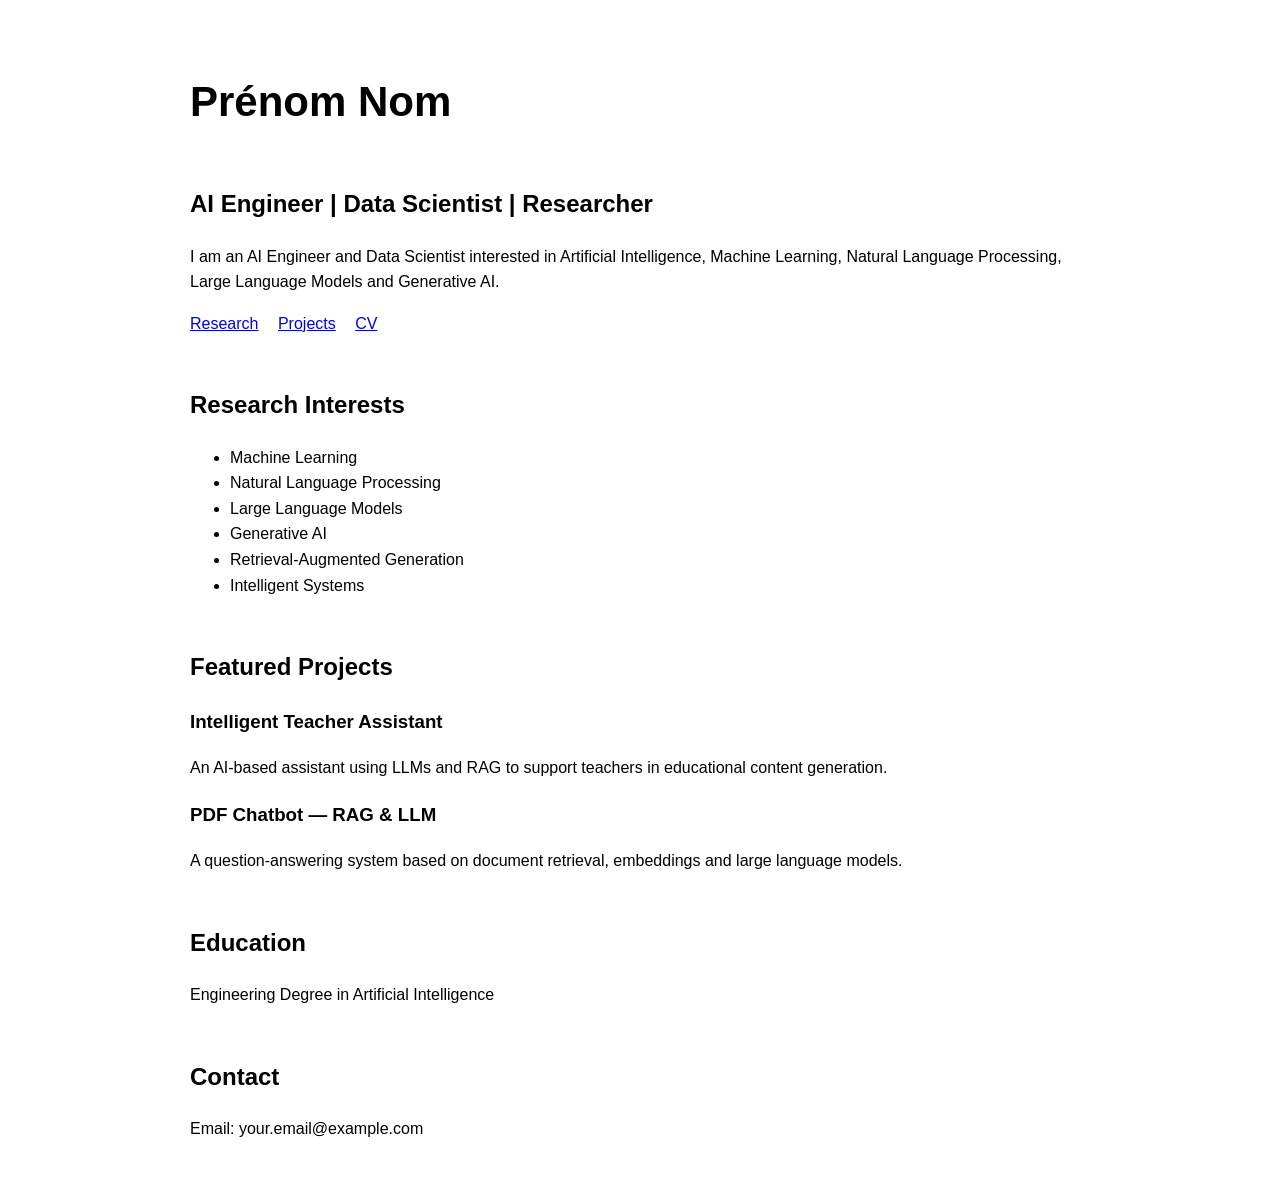
==== index.html @ c2f95e48 "Add initial HTML structure for personal webpage" ====
<!DOCTYPE html>
<html lang="en">
<head>
    <meta charset="UTF-8">
    <meta name="viewport" content="width=device-width, initial-scale=1.0">

    <title>Prénom Nom | AI Engineer & Researcher</title>

    <style>
        body {
            font-family: Arial, sans-serif;
            max-width: 900px;
            margin: auto;
            padding: 40px 20px;
            line-height: 1.6;
        }

        h1 {
            font-size: 42px;
        }

        h2 {
            margin-top: 50px;
        }

        a {
            margin-right: 15px;
        }
    </style>
</head>

<body>

    <h1>Prénom Nom</h1>

    <h2>AI Engineer | Data Scientist | Researcher</h2>

    <p>
        I am an AI Engineer and Data Scientist interested in
        Artificial Intelligence, Machine Learning, Natural Language
        Processing, Large Language Models and Generative AI.
    </p>

    <p>
        <a href="#">Research</a>
        <a href="#">Projects</a>
        <a href="#">CV</a>
    </p>

    <h2>Research Interests</h2>

    <ul>
        <li>Machine Learning</li>
        <li>Natural Language Processing</li>
        <li>Large Language Models</li>
        <li>Generative AI</li>
        <li>Retrieval-Augmented Generation</li>
        <li>Intelligent Systems</li>
    </ul>

    <h2>Featured Projects</h2>

    <h3>Intelligent Teacher Assistant</h3>

    <p>
        An AI-based assistant using LLMs and RAG to support
        teachers in educational content generation.
    </p>

    <h3>PDF Chatbot — RAG & LLM</h3>

    <p>
        A question-answering system based on document retrieval,
        embeddings and large language models.
    </p>

    <h2>Education</h2>

    <p>
        Engineering Degree in Artificial Intelligence
    </p>

    <h2>Contact</h2>

    <p>
        Email: your.email@example.com
    </p>

</body>
</html>
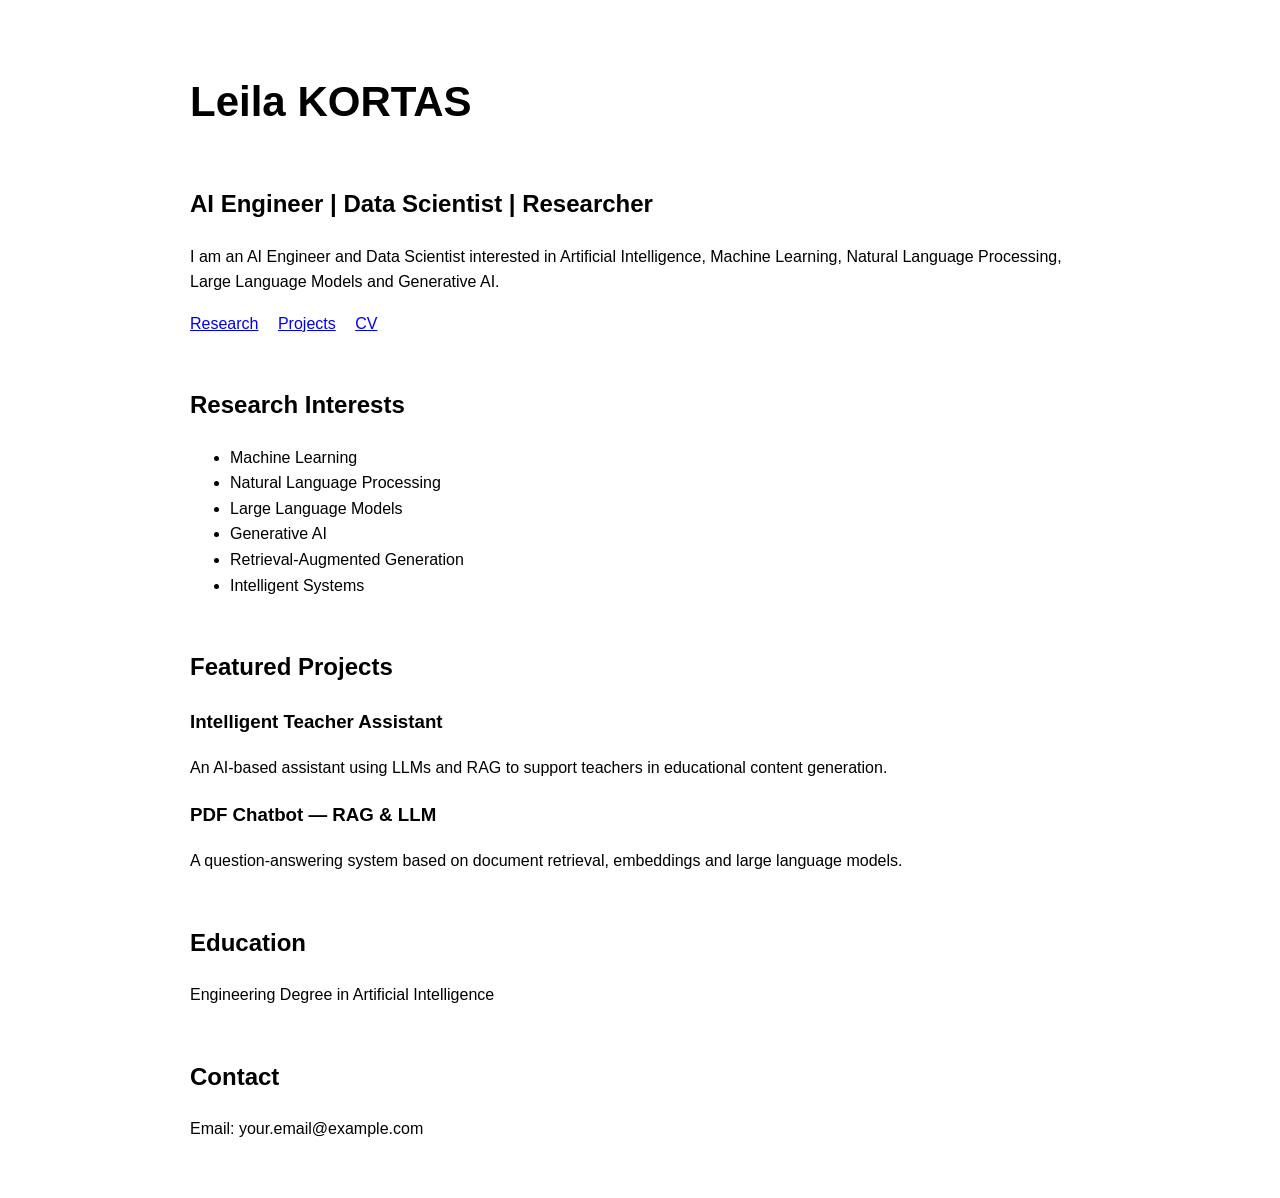
==== commit bbb453d8: "Update title and header with name change" ====
--- a/index.html
+++ b/index.html
@@ -4,7 +4,7 @@
     <meta charset="UTF-8">
     <meta name="viewport" content="width=device-width, initial-scale=1.0">
 
-    <title>Prénom Nom | AI Engineer & Researcher</title>
+    <title>Leila KORTAS | AI Engineer & Researcher</title>
 
     <style>
         body {
@@ -31,7 +31,7 @@
 
 <body>
 
-    <h1>Prénom Nom</h1>
+    <h1>Leila KORTAS</h1>
 
     <h2>AI Engineer | Data Scientist | Researcher</h2>
 
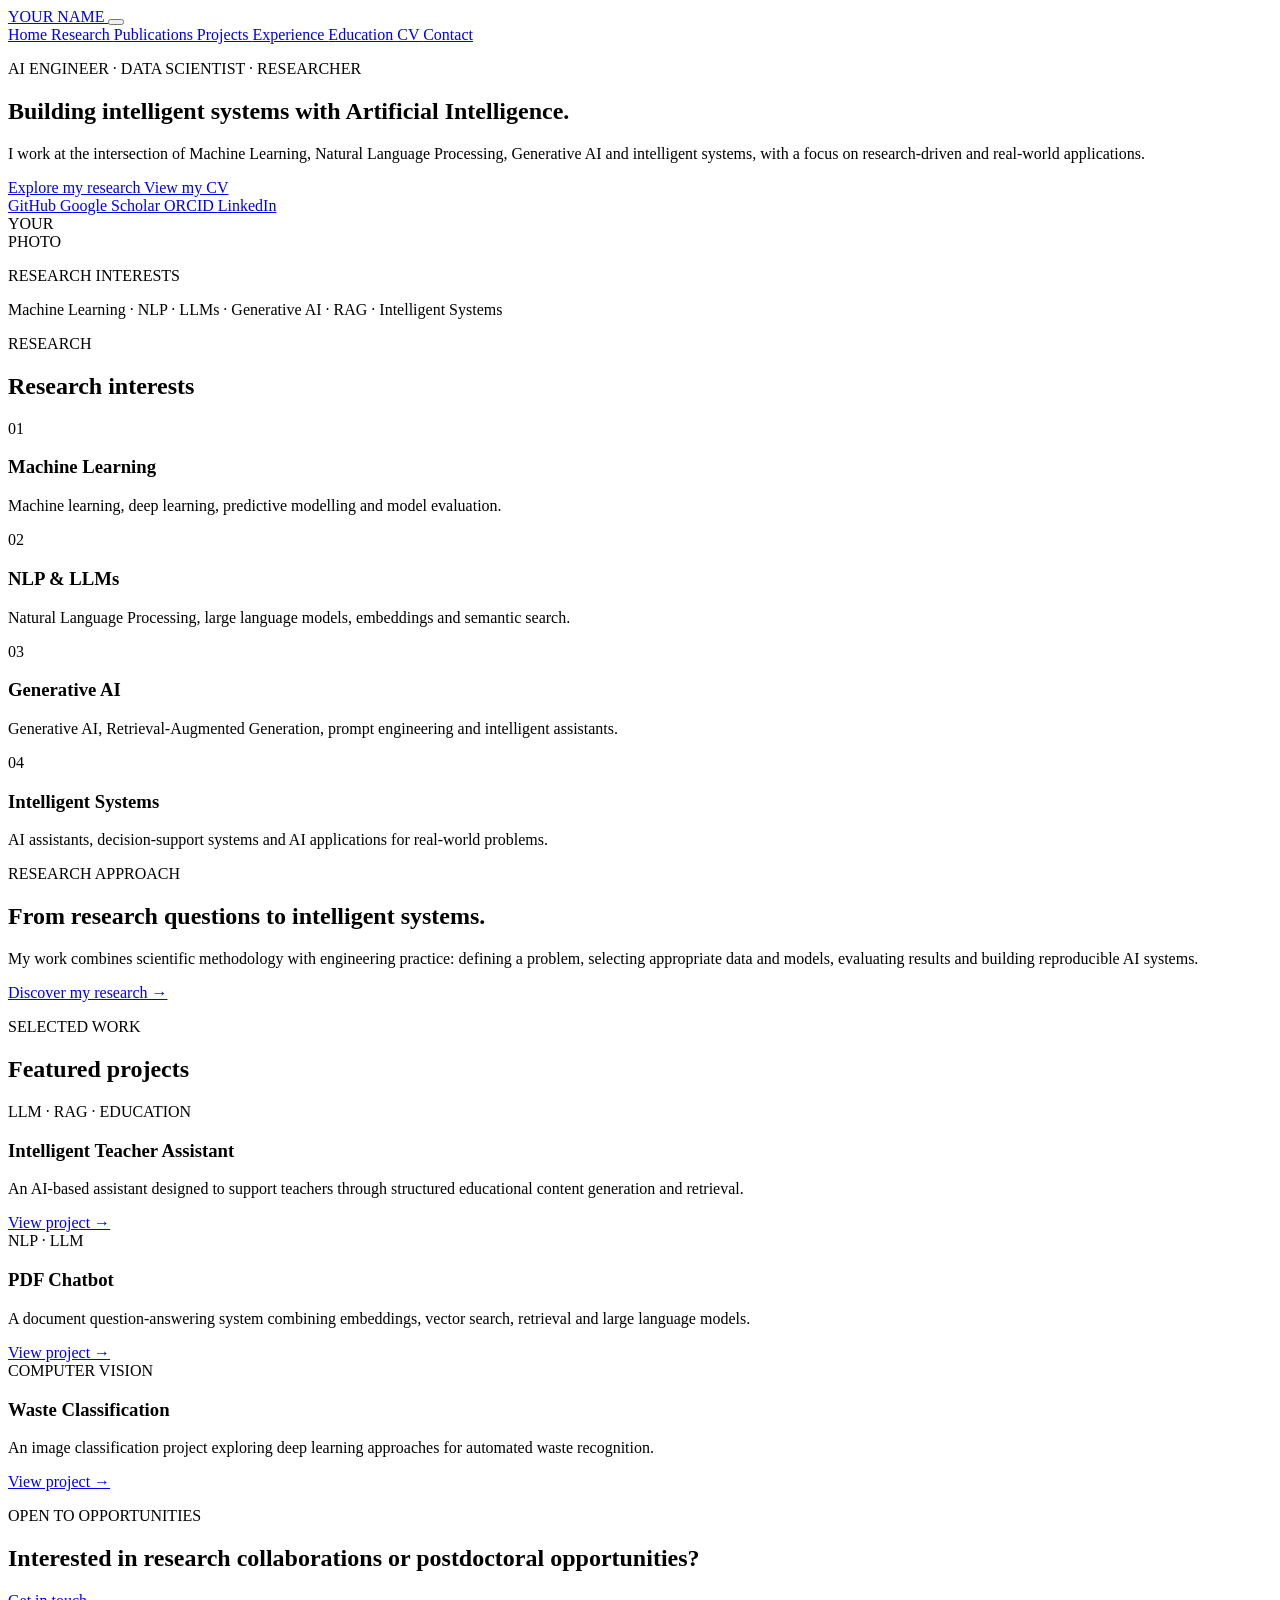
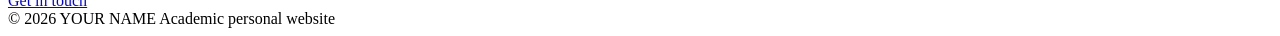
==== commit 3296a032: "Update index.html" ====
--- a/index.html
+++ b/index.html
@@ -1,90 +1,502 @@
 <!DOCTYPE html>
 <html lang="en">
+
 <head>
     <meta charset="UTF-8">
+
     <meta name="viewport" content="width=device-width, initial-scale=1.0">
 
-    <title>Leila KORTAS | AI Engineer & Researcher</title>
-
-    <style>
-        body {
-            font-family: Arial, sans-serif;
-            max-width: 900px;
-            margin: auto;
-            padding: 40px 20px;
-            line-height: 1.6;
-        }
-
-        h1 {
-            font-size: 42px;
-        }
-
-        h2 {
-            margin-top: 50px;
-        }
-
-        a {
-            margin-right: 15px;
-        }
-    </style>
+    <meta
+        name="description"
+        content="Personal academic website of an AI Engineer, Data Scientist and Researcher."
+    >
+
+    <title>YOUR NAME | AI Engineer & Researcher</title>
+
+    <!-- Google Fonts -->
+    <link rel="preconnect" href="https://fonts.googleapis.com">
+    <link rel="preconnect" href="https://fonts.gstatic.com" crossorigin>
+
+    <link
+        href="https://fonts.googleapis.com/css2?family=Inter:wght@400;500;600;700&family=Source+Serif+4:wght@600;700&display=swap"
+        rel="stylesheet"
+    >
+
+    <!-- CSS -->
+    <link rel="stylesheet" href="css/style.css">
 </head>
 
 <body>
 
-    <h1>Leila KORTAS</h1>
-
-    <h2>AI Engineer | Data Scientist | Researcher</h2>
-
-    <p>
-        I am an AI Engineer and Data Scientist interested in
-        Artificial Intelligence, Machine Learning, Natural Language
-        Processing, Large Language Models and Generative AI.
-    </p>
-
-    <p>
-        <a href="#">Research</a>
-        <a href="#">Projects</a>
-        <a href="#">CV</a>
-    </p>
-
-    <h2>Research Interests</h2>
-
-    <ul>
-        <li>Machine Learning</li>
-        <li>Natural Language Processing</li>
-        <li>Large Language Models</li>
-        <li>Generative AI</li>
-        <li>Retrieval-Augmented Generation</li>
-        <li>Intelligent Systems</li>
-    </ul>
-
-    <h2>Featured Projects</h2>
-
-    <h3>Intelligent Teacher Assistant</h3>
-
-    <p>
-        An AI-based assistant using LLMs and RAG to support
-        teachers in educational content generation.
-    </p>
-
-    <h3>PDF Chatbot — RAG & LLM</h3>
-
-    <p>
-        A question-answering system based on document retrieval,
-        embeddings and large language models.
-    </p>
-
-    <h2>Education</h2>
-
-    <p>
-        Engineering Degree in Artificial Intelligence
-    </p>
-
-    <h2>Contact</h2>
-
-    <p>
-        Email: your.email@example.com
-    </p>
+    <!-- ================= HEADER ================= -->
+
+    <header class="site-header">
+
+        <nav class="navbar">
+
+            <div class="container nav-container">
+
+                <!-- Logo / Name -->
+                <a href="index.html" class="logo">
+                    YOUR NAME
+                </a>
+
+                <!-- Mobile menu button -->
+                <button
+                    class="menu-toggle"
+                    aria-label="Open navigation menu"
+                    aria-expanded="false"
+                >
+                    <span></span>
+                    <span></span>
+                    <span></span>
+                </button>
+
+                <!-- Navigation -->
+                <div class="nav-menu">
+
+                    <a href="index.html" class="nav-link active">
+                        Home
+                    </a>
+
+                    <a href="#" class="nav-link">
+                        Research
+                    </a>
+
+                    <a href="#" class="nav-link">
+                        Publications
+                    </a>
+
+                    <a href="#" class="nav-link">
+                        Projects
+                    </a>
+
+                    <a href="#" class="nav-link">
+                        Experience
+                    </a>
+
+                    <a href="#" class="nav-link">
+                        Education
+                    </a>
+
+                    <a href="#" class="nav-link">
+                        CV
+                    </a>
+
+                    <a href="#" class="nav-link">
+                        Contact
+                    </a>
+
+                </div>
+
+            </div>
+
+        </nav>
+
+    </header>
+
+
+    <!-- ================= MAIN ================= -->
+
+    <main>
+
+        <!-- HERO -->
+
+        <section class="hero">
+
+            <div class="container hero-container">
+
+                <!-- LEFT -->
+
+                <div class="hero-content">
+
+                    <p class="eyebrow">
+                        AI ENGINEER · DATA SCIENTIST · RESEARCHER
+                    </p>
+
+                    <h1>
+                        Building intelligent systems
+                        with <span>Artificial Intelligence.</span>
+                    </h1>
+
+                    <p class="hero-description">
+                        I work at the intersection of Machine Learning,
+                        Natural Language Processing, Generative AI and
+                        intelligent systems, with a focus on research-driven
+                        and real-world applications.
+                    </p>
+
+                    <!-- Buttons -->
+
+                    <div class="hero-buttons">
+
+                        <a href="#" class="btn btn-primary">
+                            Explore my research
+                        </a>
+
+                        <a href="#" class="btn btn-secondary">
+                            View my CV
+                        </a>
+
+                    </div>
+
+
+                    <!-- Social links -->
+
+                    <div class="social-links">
+
+                        <a href="#" target="_blank">
+                            GitHub
+                        </a>
+
+                        <a href="#" target="_blank">
+                            Google Scholar
+                        </a>
+
+                        <a href="#" target="_blank">
+                            ORCID
+                        </a>
+
+                        <a href="#" target="_blank">
+                            LinkedIn
+                        </a>
+
+                    </div>
+
+                </div>
+
+
+                <!-- RIGHT -->
+
+                <div class="hero-profile">
+
+                    <div class="profile-photo">
+
+                        <div class="photo-placeholder">
+                            YOUR<br>
+                            PHOTO
+                        </div>
+
+                    </div>
+
+                    <div class="research-card">
+
+                        <p class="research-card-title">
+                            RESEARCH INTERESTS
+                        </p>
+
+                        <p>
+                            Machine Learning · NLP · LLMs ·
+                            Generative AI · RAG · Intelligent Systems
+                        </p>
+
+                    </div>
+
+                </div>
+
+            </div>
+
+        </section>
+
+
+        <!-- ================= RESEARCH INTERESTS ================= -->
+
+        <section class="section">
+
+            <div class="container">
+
+                <div class="section-header">
+
+                    <p class="eyebrow">
+                        RESEARCH
+                    </p>
+
+                    <h2>
+                        Research interests
+                    </h2>
+
+                </div>
+
+
+                <div class="research-grid">
+
+
+                    <!-- CARD 1 -->
+
+                    <article class="research-item">
+
+                        <span class="research-number">
+                            01
+                        </span>
+
+                        <h3>
+                            Machine Learning
+                        </h3>
+
+                        <p>
+                            Machine learning, deep learning,
+                            predictive modelling and model evaluation.
+                        </p>
+
+                    </article>
+
+
+                    <!-- CARD 2 -->
+
+                    <article class="research-item">
+
+                        <span class="research-number">
+                            02
+                        </span>
+
+                        <h3>
+                            NLP & LLMs
+                        </h3>
+
+                        <p>
+                            Natural Language Processing, large language
+                            models, embeddings and semantic search.
+                        </p>
+
+                    </article>
+
+
+                    <!-- CARD 3 -->
+
+                    <article class="research-item">
+
+                        <span class="research-number">
+                            03
+                        </span>
+
+                        <h3>
+                            Generative AI
+                        </h3>
+
+                        <p>
+                            Generative AI, Retrieval-Augmented Generation,
+                            prompt engineering and intelligent assistants.
+                        </p>
+
+                    </article>
+
+
+                    <!-- CARD 4 -->
+
+                    <article class="research-item">
+
+                        <span class="research-number">
+                            04
+                        </span>
+
+                        <h3>
+                            Intelligent Systems
+                        </h3>
+
+                        <p>
+                            AI assistants, decision-support systems
+                            and AI applications for real-world problems.
+                        </p>
+
+                    </article>
+
+                </div>
+
+            </div>
+
+        </section>
+
+
+        <!-- ================= FEATURED RESEARCH ================= -->
+
+        <section class="section section-light">
+
+            <div class="container featured-container">
+
+                <div>
+
+                    <p class="eyebrow">
+                        RESEARCH APPROACH
+                    </p>
+
+                    <h2>
+                        From research questions
+                        to intelligent systems.
+                    </h2>
+
+                </div>
+
+                <div>
+
+                    <p class="featured-text">
+                        My work combines scientific methodology with
+                        engineering practice: defining a problem,
+                        selecting appropriate data and models,
+                        evaluating results and building reproducible
+                        AI systems.
+                    </p>
+
+                    <a href="#" class="text-link">
+                        Discover my research →
+                    </a>
+
+                </div>
+
+            </div>
+
+        </section>
+
+
+        <!-- ================= FEATURED PROJECTS ================= -->
+
+        <section class="section">
+
+            <div class="container">
+
+                <div class="section-header">
+
+                    <p class="eyebrow">
+                        SELECTED WORK
+                    </p>
+
+                    <h2>
+                        Featured projects
+                    </h2>
+
+                </div>
+
+
+                <div class="projects-grid">
+
+
+                    <article class="project-card">
+
+                        <span>
+                            LLM · RAG · EDUCATION
+                        </span>
+
+                        <h3>
+                            Intelligent Teacher Assistant
+                        </h3>
+
+                        <p>
+                            An AI-based assistant designed to support
+                            teachers through structured educational
+                            content generation and retrieval.
+                        </p>
+
+                        <a href="#">
+                            View project →
+                        </a>
+
+                    </article>
+
+
+                    <article class="project-card">
+
+                        <span>
+                            NLP · LLM
+                        </span>
+
+                        <h3>
+                            PDF Chatbot
+                        </h3>
+
+                        <p>
+                            A document question-answering system
+                            combining embeddings, vector search,
+                            retrieval and large language models.
+                        </p>
+
+                        <a href="#">
+                            View project →
+                        </a>
+
+                    </article>
+
+
+                    <article class="project-card">
+
+                        <span>
+                            COMPUTER VISION
+                        </span>
+
+                        <h3>
+                            Waste Classification
+                        </h3>
+
+                        <p>
+                            An image classification project exploring
+                            deep learning approaches for automated
+                            waste recognition.
+                        </p>
+
+                        <a href="#">
+                            View project →
+                        </a>
+
+                    </article>
+
+                </div>
+
+            </div>
+
+        </section>
+
+
+        <!-- ================= CTA ================= -->
+
+        <section class="cta-section">
+
+            <div class="container cta-container">
+
+                <div>
+
+                    <p class="eyebrow">
+                        OPEN TO OPPORTUNITIES
+                    </p>
+
+                    <h2>
+                        Interested in research collaborations
+                        or postdoctoral opportunities?
+                    </h2>
+
+                </div>
+
+                <a href="#" class="btn btn-light">
+                    Get in touch
+                </a>
+
+            </div>
+
+        </section>
+
+    </main>
+
+
+    <!-- ================= FOOTER ================= -->
+
+    <footer class="footer">
+
+        <div class="container footer-container">
+
+            <span>
+                © 2026 YOUR NAME
+            </span>
+
+            <span>
+                Academic personal website
+            </span>
+
+        </div>
+
+    </footer>
+
+
+    <!-- JavaScript -->
+
+    <script src="js/script.js"></script>
 
 </body>
+
 </html>
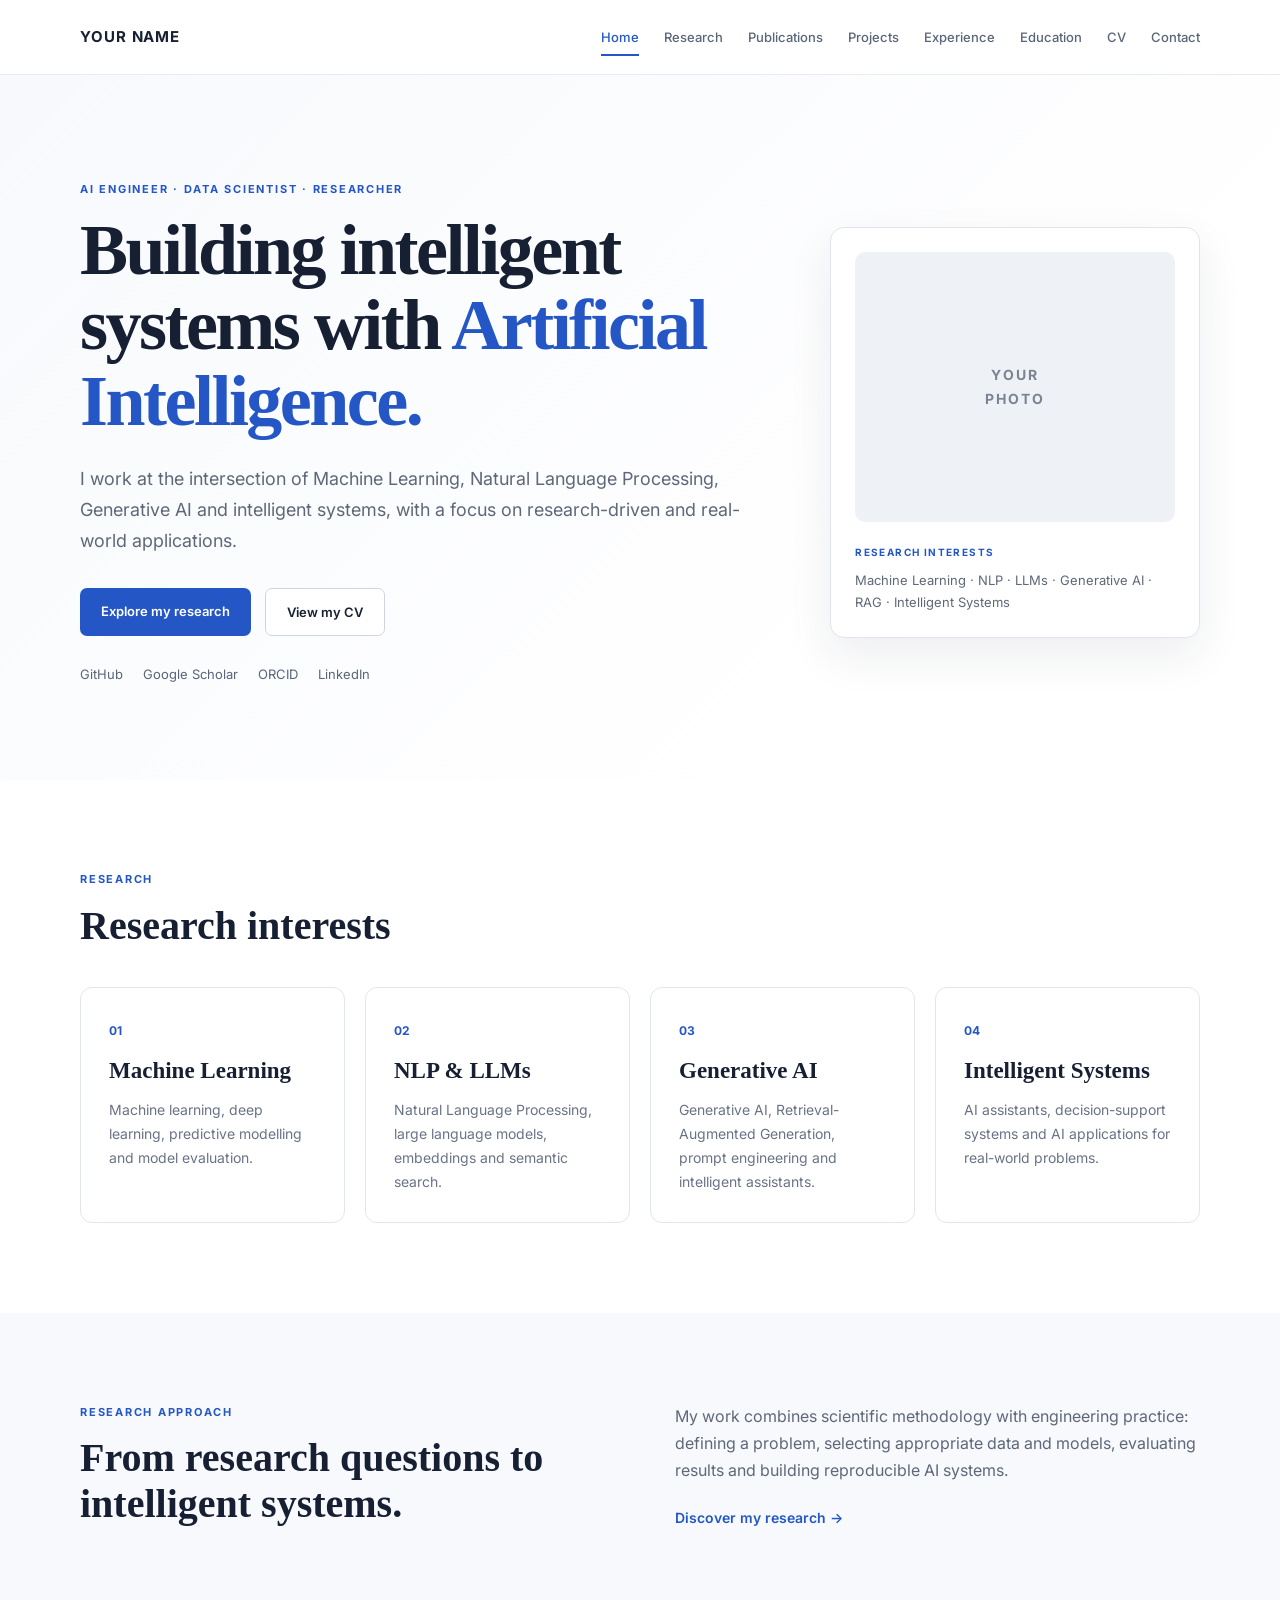
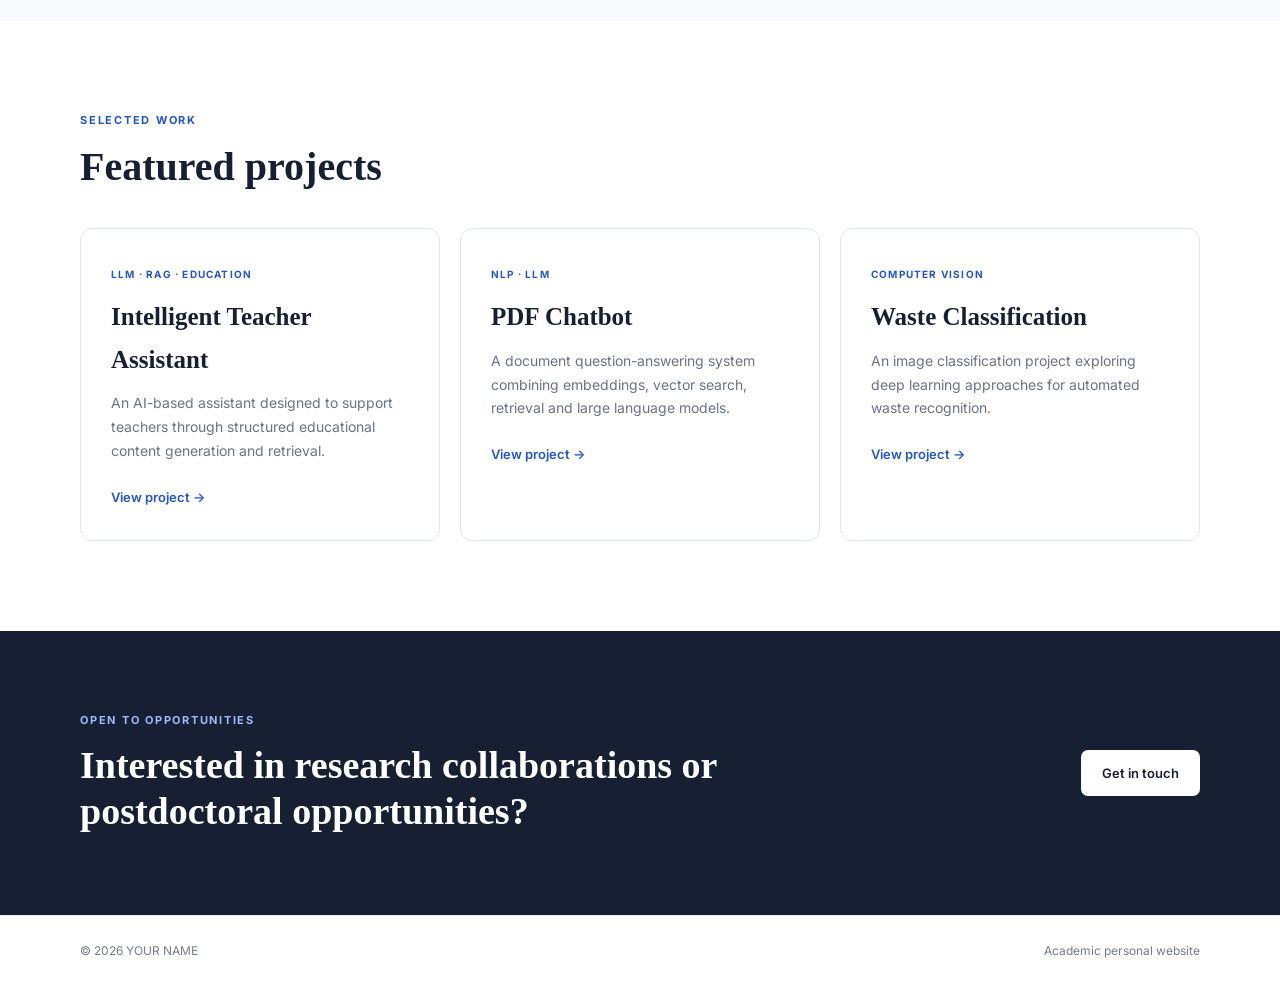
==== commit 9bedbb28: "Update index.html" ====
--- a/index.html
+++ b/index.html
@@ -11,7 +11,7 @@
         content="Personal academic website of an AI Engineer, Data Scientist and Researcher."
     >
 
-    <title>YOUR NAME | AI Engineer & Researcher</title>
+    <title>Leila KORTAS | AI Engineer & Researcher</title>
 
     <!-- Google Fonts -->
     <link rel="preconnect" href="https://fonts.googleapis.com">
--- a/css/style.css
+++ b/css/style.css
@@ -0,0 +1,749 @@
+/* =========================================
+   RESET
+========================================= */
+
+* {
+    margin: 0;
+    padding: 0;
+    box-sizing: border-box;
+}
+
+html {
+    scroll-behavior: smooth;
+}
+
+body {
+    font-family: "Inter", Arial, sans-serif;
+    color: #172033;
+    background: #ffffff;
+    line-height: 1.7;
+}
+
+a {
+    text-decoration: none;
+    color: inherit;
+}
+
+button {
+    font-family: inherit;
+}
+
+
+/* =========================================
+   CONTAINER
+========================================= */
+
+.container {
+    width: min(1120px, calc(100% - 40px));
+    margin: auto;
+}
+
+
+/* =========================================
+   HEADER
+========================================= */
+
+.site-header {
+    position: sticky;
+    top: 0;
+    z-index: 1000;
+
+    background: rgba(255, 255, 255, 0.94);
+
+    backdrop-filter: blur(12px);
+
+    border-bottom: 1px solid #e8ebf0;
+}
+
+.navbar {
+    height: 74px;
+}
+
+.nav-container {
+    height: 100%;
+
+    display: flex;
+    align-items: center;
+    justify-content: space-between;
+}
+
+
+/* LOGO */
+
+.logo {
+    font-size: 15px;
+    font-weight: 700;
+
+    letter-spacing: 0.06em;
+
+    color: #172033;
+}
+
+
+/* MENU */
+
+.nav-menu {
+    display: flex;
+    align-items: center;
+
+    gap: 25px;
+}
+
+.nav-link {
+    position: relative;
+
+    font-size: 13px;
+    font-weight: 500;
+
+    color: #596579;
+
+    transition: color 0.2s ease;
+}
+
+.nav-link:hover {
+    color: #2457c5;
+}
+
+.nav-link.active {
+    color: #2457c5;
+}
+
+.nav-link.active::after {
+    content: "";
+
+    position: absolute;
+
+    left: 0;
+    right: 0;
+    bottom: -8px;
+
+    height: 2px;
+
+    background: #2457c5;
+}
+
+
+/* MOBILE BUTTON */
+
+.menu-toggle {
+    display: none;
+
+    width: 42px;
+    height: 42px;
+
+    border: none;
+
+    background: transparent;
+
+    cursor: pointer;
+}
+
+.menu-toggle span {
+    display: block;
+
+    width: 23px;
+    height: 2px;
+
+    margin: 5px auto;
+
+    background: #172033;
+
+    transition: 0.25s;
+}
+
+
+/* =========================================
+   HERO
+========================================= */
+
+.hero {
+    padding: 105px 0 95px;
+
+    background:
+        linear-gradient(
+            135deg,
+            #f7f9fc 0%,
+            #ffffff 75%
+        );
+}
+
+.hero-container {
+    display: grid;
+
+    grid-template-columns: 1.45fr 0.8fr;
+
+    gap: 80px;
+
+    align-items: center;
+}
+
+
+/* HERO TEXT */
+
+.eyebrow {
+    margin-bottom: 14px;
+
+    color: #2457c5;
+
+    font-size: 11px;
+    font-weight: 700;
+
+    letter-spacing: 0.16em;
+}
+
+.hero h1 {
+    max-width: 760px;
+
+    margin-bottom: 25px;
+
+    font-family: "Source Serif 4", Georgia, serif;
+
+    font-size: clamp(46px, 6vw, 72px);
+
+    line-height: 1.05;
+
+    letter-spacing: -0.035em;
+}
+
+.hero h1 span {
+    color: #2457c5;
+}
+
+.hero-description {
+    max-width: 700px;
+
+    color: #5e6879;
+
+    font-size: 18px;
+}
+
+
+/* BUTTONS */
+
+.hero-buttons {
+    display: flex;
+
+    gap: 14px;
+
+    margin-top: 32px;
+}
+
+.btn {
+    display: inline-block;
+
+    padding: 12px 21px;
+
+    border-radius: 7px;
+
+    font-size: 13px;
+    font-weight: 600;
+
+    transition:
+        transform 0.2s ease,
+        opacity 0.2s ease;
+}
+
+.btn:hover {
+    transform: translateY(-2px);
+    opacity: 0.9;
+}
+
+.btn-primary {
+    background: #2457c5;
+
+    color: white;
+}
+
+.btn-secondary {
+    border: 1px solid #cfd5df;
+
+    background: white;
+
+    color: #172033;
+}
+
+.btn-light {
+    background: white;
+
+    color: #172033;
+}
+
+
+/* SOCIAL */
+
+.social-links {
+    display: flex;
+
+    flex-wrap: wrap;
+
+    gap: 20px;
+
+    margin-top: 27px;
+
+    font-size: 13px;
+
+    color: #596579;
+}
+
+.social-links a:hover {
+    color: #2457c5;
+}
+
+
+/* =========================================
+   PROFILE
+========================================= */
+
+.hero-profile {
+    padding: 24px;
+
+    border: 1px solid #e0e5ed;
+
+    border-radius: 14px;
+
+    background: white;
+
+    box-shadow:
+        0 18px 45px rgba(25, 40, 70, 0.08);
+}
+
+.profile-photo {
+    overflow: hidden;
+
+    border-radius: 10px;
+}
+
+.photo-placeholder {
+    height: 270px;
+
+    display: grid;
+
+    place-items: center;
+
+    text-align: center;
+
+    background: #eef2f7;
+
+    color: #7b8492;
+
+    font-size: 14px;
+    font-weight: 700;
+
+    letter-spacing: 0.15em;
+}
+
+.research-card {
+    padding-top: 22px;
+}
+
+.research-card-title {
+    margin-bottom: 8px;
+
+    color: #2457c5;
+
+    font-size: 10px;
+    font-weight: 700;
+
+    letter-spacing: 0.14em;
+}
+
+.research-card p:last-child {
+    color: #5e6879;
+
+    font-size: 13px;
+}
+
+
+/* =========================================
+   SECTIONS
+========================================= */
+
+.section {
+    padding: 90px 0;
+}
+
+.section-light {
+    background: #f7f9fc;
+}
+
+.section-header {
+    margin-bottom: 38px;
+}
+
+.section-header h2 {
+    font-family: "Source Serif 4", Georgia, serif;
+
+    font-size: 40px;
+
+    line-height: 1.15;
+}
+
+
+/* =========================================
+   RESEARCH CARDS
+========================================= */
+
+.research-grid {
+    display: grid;
+
+    grid-template-columns: repeat(4, 1fr);
+
+    gap: 20px;
+}
+
+.research-item {
+    padding: 28px;
+
+    border: 1px solid #e1e6ed;
+
+    border-radius: 12px;
+
+    background: white;
+
+    transition:
+        transform 0.2s ease,
+        box-shadow 0.2s ease;
+}
+
+.research-item:hover {
+    transform: translateY(-5px);
+
+    box-shadow:
+        0 15px 35px rgba(20, 35, 65, 0.08);
+}
+
+.research-number {
+    color: #2457c5;
+
+    font-size: 12px;
+    font-weight: 700;
+}
+
+.research-item h3 {
+    margin: 8px 0;
+
+    font-family: "Source Serif 4", Georgia, serif;
+
+    font-size: 23px;
+}
+
+.research-item p {
+    color: #697386;
+
+    font-size: 14px;
+}
+
+
+/* =========================================
+   FEATURED RESEARCH
+========================================= */
+
+.featured-container {
+    display: grid;
+
+    grid-template-columns: 1fr 1fr;
+
+    gap: 70px;
+}
+
+.featured-container h2 {
+    font-family: "Source Serif 4", Georgia, serif;
+
+    font-size: 40px;
+
+    line-height: 1.15;
+}
+
+.featured-text {
+    margin-bottom: 20px;
+
+    color: #5e6879;
+
+    font-size: 16px;
+}
+
+.text-link {
+    color: #2457c5;
+
+    font-size: 14px;
+    font-weight: 600;
+}
+
+
+/* =========================================
+   PROJECTS
+========================================= */
+
+.projects-grid {
+    display: grid;
+
+    grid-template-columns: repeat(3, 1fr);
+
+    gap: 20px;
+}
+
+.project-card {
+    padding: 30px;
+
+    border: 1px solid #e1e6ed;
+
+    border-radius: 12px;
+
+    background: white;
+}
+
+.project-card > span {
+    color: #2457c5;
+
+    font-size: 10px;
+    font-weight: 700;
+
+    letter-spacing: 0.12em;
+}
+
+.project-card h3 {
+    margin: 10px 0;
+
+    font-family: "Source Serif 4", Georgia, serif;
+
+    font-size: 25px;
+}
+
+.project-card p {
+    margin-bottom: 20px;
+
+    color: #697386;
+
+    font-size: 14px;
+}
+
+.project-card a {
+    color: #2457c5;
+
+    font-size: 13px;
+    font-weight: 600;
+}
+
+
+/* =========================================
+   CTA
+========================================= */
+
+.cta-section {
+    padding: 80px 0;
+
+    background: #172033;
+
+    color: white;
+}
+
+.cta-container {
+    display: flex;
+
+    align-items: center;
+
+    justify-content: space-between;
+
+    gap: 40px;
+}
+
+.cta-container .eyebrow {
+    color: #9db9ff;
+}
+
+.cta-container h2 {
+    max-width: 750px;
+
+    font-family: "Source Serif 4", Georgia, serif;
+
+    font-size: 38px;
+
+    line-height: 1.2;
+}
+
+
+/* =========================================
+   FOOTER
+========================================= */
+
+.footer {
+    padding: 25px 0;
+
+    border-top: 1px solid #e8ebf0;
+
+    color: #737d8e;
+
+    font-size: 12px;
+}
+
+.footer-container {
+    display: flex;
+
+    justify-content: space-between;
+}
+
+
+/* =========================================
+   RESPONSIVE — TABLET
+========================================= */
+
+@media (max-width: 1000px) {
+
+    .nav-menu {
+        gap: 16px;
+    }
+
+    .research-grid {
+        grid-template-columns: repeat(2, 1fr);
+    }
+
+    .hero-container {
+        grid-template-columns: 1fr;
+
+        gap: 50px;
+    }
+
+    .hero-profile {
+        max-width: 500px;
+    }
+
+    .featured-container {
+        grid-template-columns: 1fr;
+
+        gap: 30px;
+    }
+
+    .projects-grid {
+        grid-template-columns: 1fr;
+    }
+}
+
+
+/* =========================================
+   RESPONSIVE — MOBILE
+========================================= */
+
+@media (max-width: 750px) {
+
+    .container {
+        width: min(
+            100% - 28px,
+            1120px
+        );
+    }
+
+
+    /* HEADER */
+
+    .navbar {
+        height: 65px;
+    }
+
+    .menu-toggle {
+        display: block;
+    }
+
+    .nav-menu {
+        display: none;
+
+        position: absolute;
+
+        top: 65px;
+        left: 0;
+        right: 0;
+
+        flex-direction: column;
+
+        align-items: flex-start;
+
+        gap: 0;
+
+        padding: 15px 20px 20px;
+
+        background: white;
+
+        border-bottom: 1px solid #e8ebf0;
+
+        box-shadow:
+            0 12px 25px rgba(20, 30, 50, 0.08);
+    }
+
+    .nav-menu.open {
+        display: flex;
+    }
+
+    .nav-link {
+        width: 100%;
+
+        padding: 13px 0;
+
+        font-size: 14px;
+    }
+
+    .nav-link.active::after {
+        display: none;
+    }
+
+
+    /* HERO */
+
+    .hero {
+        padding: 70px 0;
+    }
+
+    .hero h1 {
+        font-size: 46px;
+    }
+
+    .hero-description {
+        font-size: 16px;
+    }
+
+    .hero-buttons {
+        flex-direction: column;
+
+        align-items: flex-start;
+    }
+
+
+    /* SECTIONS */
+
+    .section {
+        padding: 65px 0;
+    }
+
+    .section-header h2,
+    .featured-container h2 {
+        font-size: 34px;
+    }
+
+
+    /* RESEARCH */
+
+    .research-grid {
+        grid-template-columns: 1fr;
+    }
+
+
+    /* CTA */
+
+    .cta-container {
+        flex-direction: column;
+
+        align-items: flex-start;
+    }
+
+    .cta-container h2 {
+        font-size: 32px;
+    }
+
+
+    /* FOOTER */
+
+    .footer-container {
+        flex-direction: column;
+
+        gap: 8px;
+    }
+
+}
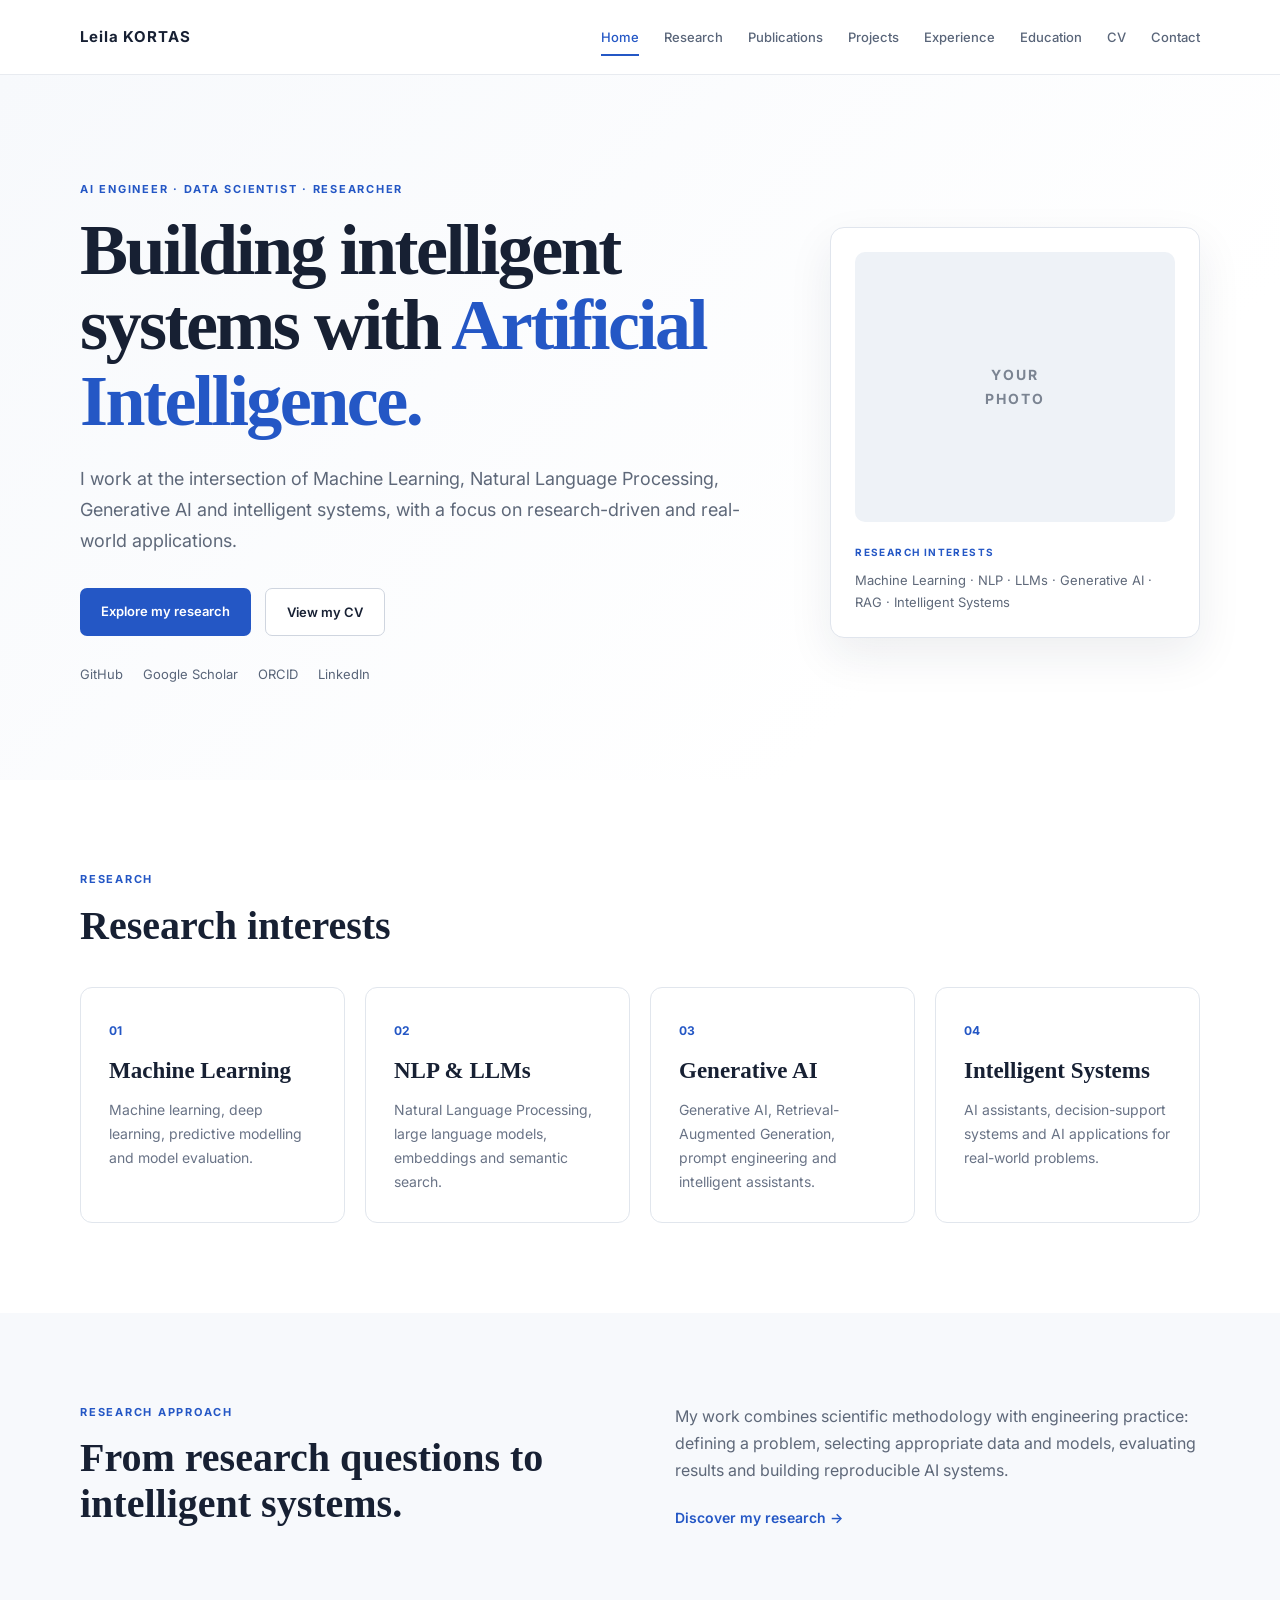
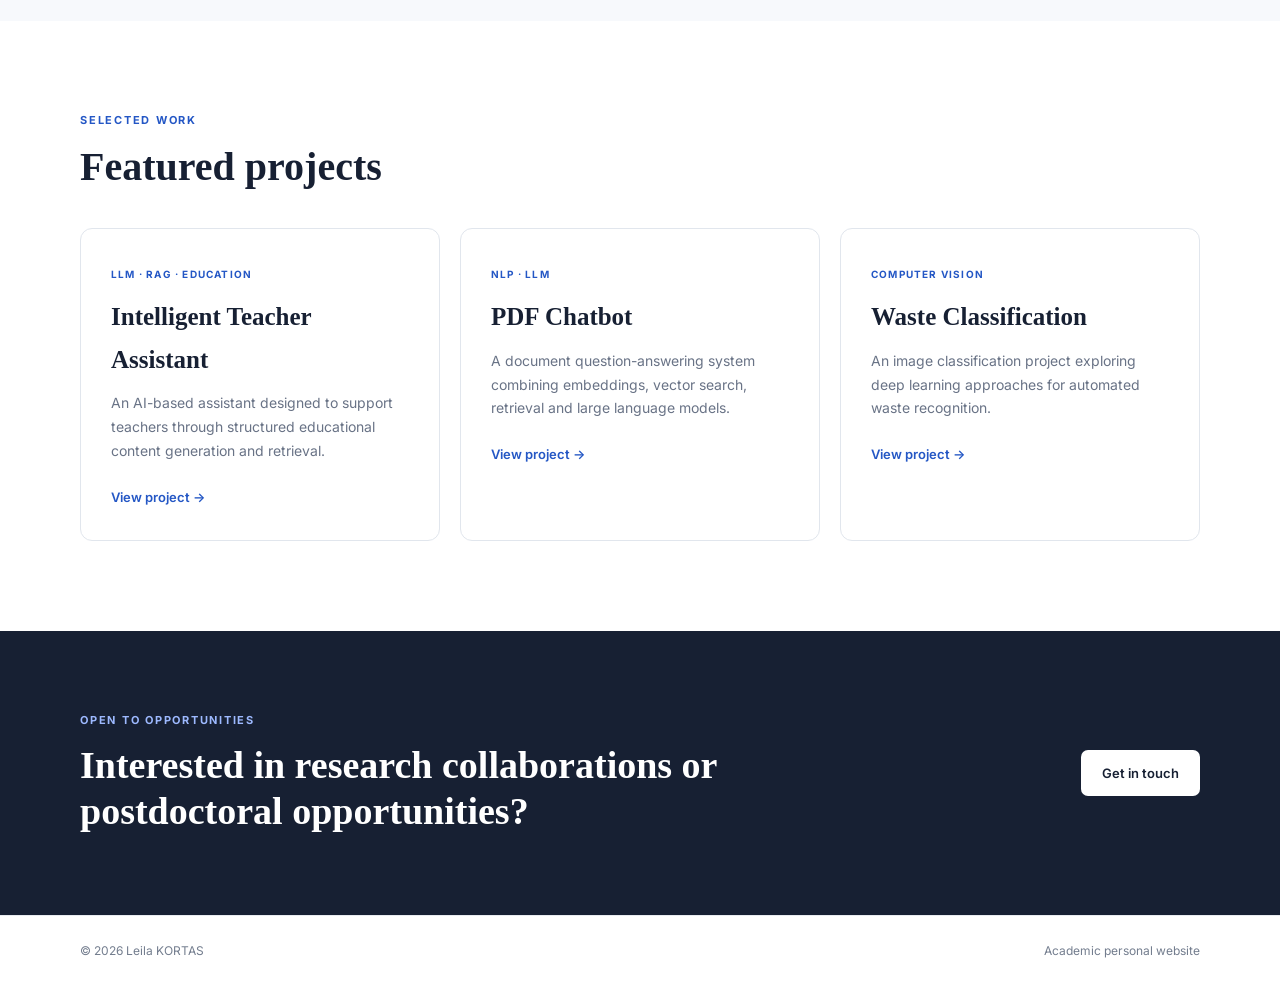
==== commit a3c484cc: "Update name in index.html to Leila KORTAS" ====
--- a/index.html
+++ b/index.html
@@ -38,7 +38,7 @@
 
                 <!-- Logo / Name -->
                 <a href="index.html" class="logo">
-                    YOUR NAME
+                    Leila KORTAS
                 </a>
 
                 <!-- Mobile menu button -->
@@ -481,7 +481,7 @@
         <div class="container footer-container">
 
             <span>
-                © 2026 YOUR NAME
+                © 2026 Leila KORTAS
             </span>
 
             <span>
